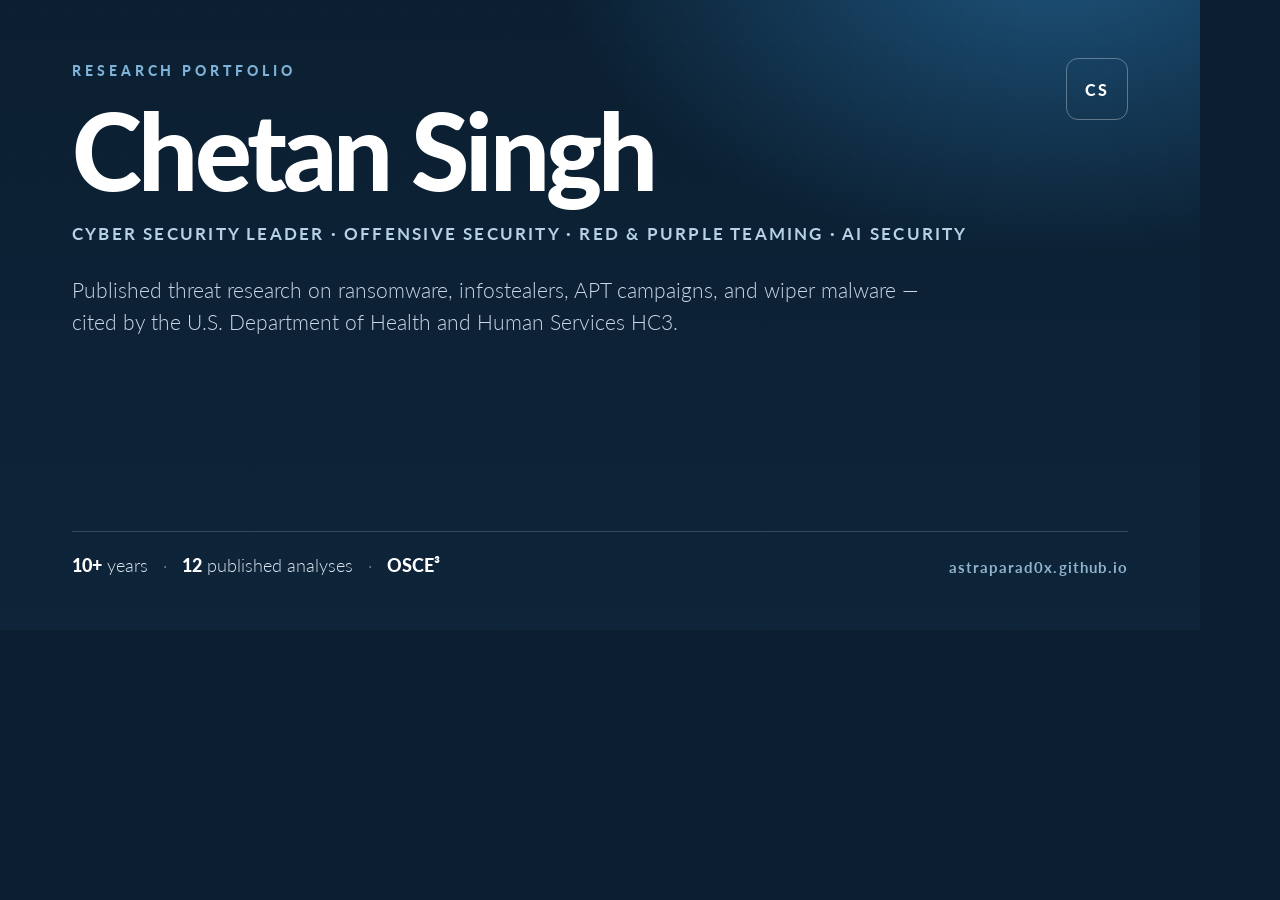
==== assets/og.html @ 319d77e4 "Add research portfolio site Static single-page portfolio with selected threat research, credentials," ====
<!DOCTYPE html>
<html lang="en">
<head>
<meta charset="utf-8">
<link rel="preconnect" href="https://fonts.googleapis.com">
<link rel="preconnect" href="https://fonts.gstatic.com" crossorigin>
<link href="https://fonts.googleapis.com/css2?family=Lato:wght@300;400;700;900&display=swap" rel="stylesheet">
<style>
  * { margin: 0; padding: 0; box-sizing: border-box; }
  html, body { width: 1200px; height: 630px; overflow: hidden; }
  body {
    background: #0b1f31;
    color: #fff;
    font-family: "Lato", "Segoe UI", Arial, sans-serif;
    -webkit-font-smoothing: antialiased;
  }
  .card {
    position: relative;
    width: 100%;
    height: 100%;
    padding: 62px 72px 54px;
    display: flex;
    flex-direction: column;
    justify-content: space-between;
    background:
      radial-gradient(760px 460px at 88% -8%, rgba(37, 106, 156, 0.7) 0%, rgba(37, 106, 156, 0) 66%),
      linear-gradient(180deg, #0b1f31 0%, #0e2439 100%);
  }
  .card::after {
    content: "";
    position: absolute;
    inset: 0;
    background-image: radial-gradient(rgba(255,255,255,.09) 1px, transparent 1px);
    background-size: 28px 28px;
    opacity: .3;
    mask-image: linear-gradient(180deg, #000 0%, transparent 70%);
    -webkit-mask-image: linear-gradient(180deg, #000 0%, transparent 70%);
    pointer-events: none;
  }
  .top { position: relative; z-index: 1; }
  .eyebrow {
    font-size: 14px; font-weight: 900; letter-spacing: .28em;
    text-transform: uppercase; color: #7fb2d9;
  }
  h1 {
    margin: 22px 0 20px;
    font-size: 106px; font-weight: 900; line-height: .94;
    letter-spacing: -.035em;
  }
  .role {
    font-size: 17px; font-weight: 700; letter-spacing: .13em;
    text-transform: uppercase; color: #b7d2e7;
    max-width: 900px; line-height: 1.5;
  }
  .blurb {
    margin-top: 28px;
    max-width: 880px;
    font-size: 21px;
    font-weight: 300;
    line-height: 1.5;
    color: #c9d9e6;
  }
  .bottom {
    position: relative; z-index: 1;
    display: flex; align-items: flex-end; justify-content: space-between;
    gap: 30px; padding-top: 22px;
    border-top: 1px solid rgba(255, 255, 255, .17);
  }
  .stats { font-size: 18px; font-weight: 300; color: #dce7f0; }
  .stats b { font-weight: 900; color: #fff; }
  .stats span { color: #6f8ca5; padding: 0 10px; }
  .url { font-size: 15px; font-weight: 700; letter-spacing: .07em; color: #8fb2cd; }
  .monogram {
    position: absolute; top: 58px; right: 72px; z-index: 1;
    width: 62px; height: 62px; border: 1px solid rgba(255, 255, 255, .32);
    border-radius: 12px; display: grid; place-items: center;
    font-size: 16px; font-weight: 900; letter-spacing: .1em;
  }
</style>
</head>
<body>
  <div class="card">
    <div class="monogram">CS</div>
    <div class="top">
      <p class="eyebrow">Research portfolio</p>
      <h1>Chetan Singh</h1>
      <p class="role">Cyber security leader · Offensive security · Red &amp; purple teaming · AI security</p>
      <p class="blurb">Published threat research on ransomware, infostealers, APT campaigns, and wiper malware — cited by the U.S. Department of Health and Human Services HC3.</p>
    </div>
    <div class="bottom">
      <p class="stats"><b>10+</b> years <span>·</span> <b>12</b> published analyses <span>·</span> <b>OSCE³</b></p>
      <p class="url">astraparad0x.github.io</p>
    </div>
  </div>
</body>
</html>
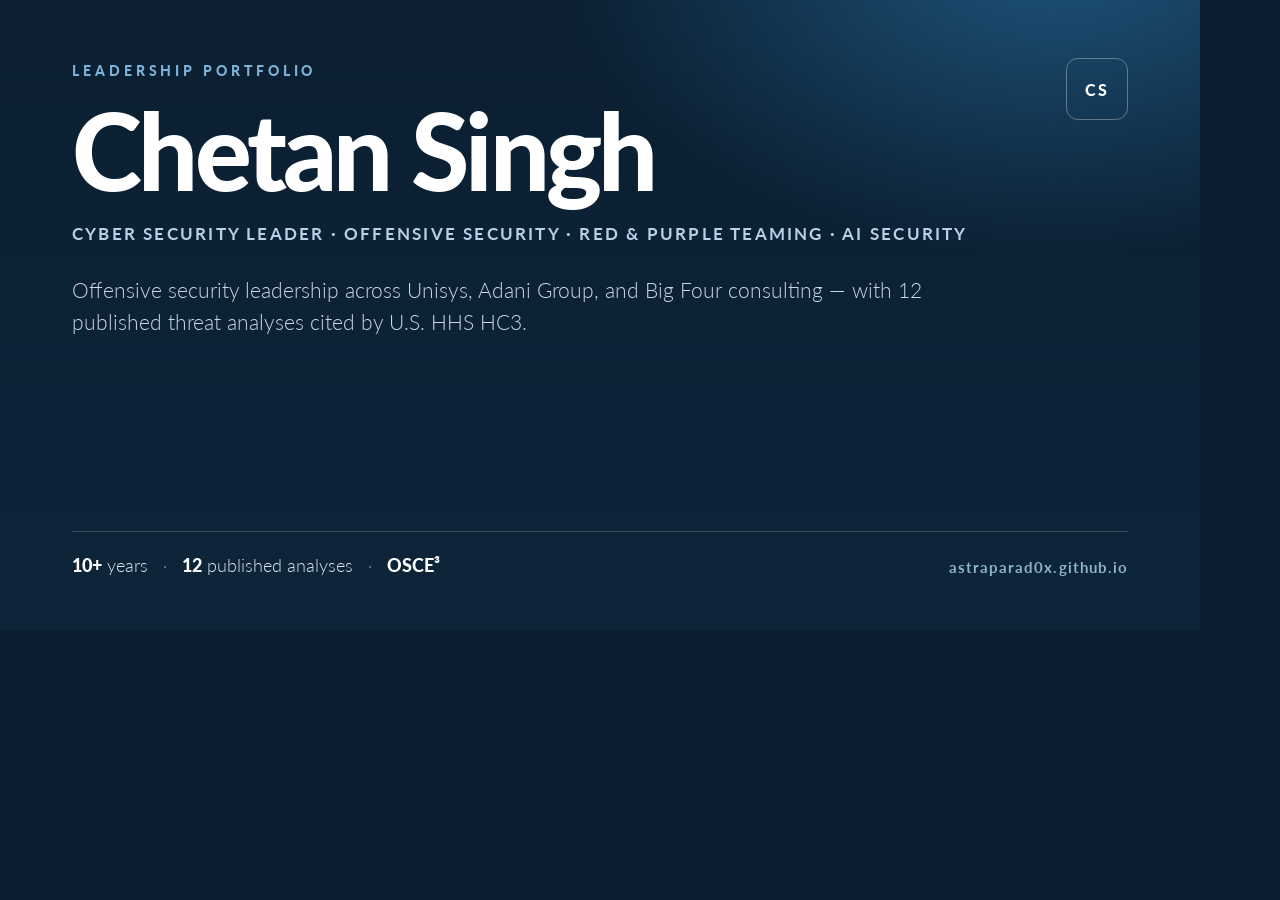
==== commit c7215c37: "Refocus portfolio on leadership Lead with leadership pillars, track record, and experience; compress" ====
--- a/assets/og.html
+++ b/assets/og.html
@@ -2,6 +2,7 @@
 <html lang="en">
 <head>
 <meta charset="utf-8">
+<meta name="robots" content="noindex, nofollow, noarchive, nosnippet">
 <link rel="preconnect" href="https://fonts.googleapis.com">
 <link rel="preconnect" href="https://fonts.gstatic.com" crossorigin>
 <link href="https://fonts.googleapis.com/css2?family=Lato:wght@300;400;700;900&display=swap" rel="stylesheet">
@@ -82,10 +83,10 @@
   <div class="card">
     <div class="monogram">CS</div>
     <div class="top">
-      <p class="eyebrow">Research portfolio</p>
+      <p class="eyebrow">Leadership portfolio</p>
       <h1>Chetan Singh</h1>
       <p class="role">Cyber security leader · Offensive security · Red &amp; purple teaming · AI security</p>
-      <p class="blurb">Published threat research on ransomware, infostealers, APT campaigns, and wiper malware — cited by the U.S. Department of Health and Human Services HC3.</p>
+      <p class="blurb">Offensive security leadership across Unisys, Adani Group, and Big Four consulting — with 12 published threat analyses cited by U.S. HHS HC3.</p>
     </div>
     <div class="bottom">
       <p class="stats"><b>10+</b> years <span>·</span> <b>12</b> published analyses <span>·</span> <b>OSCE³</b></p>
